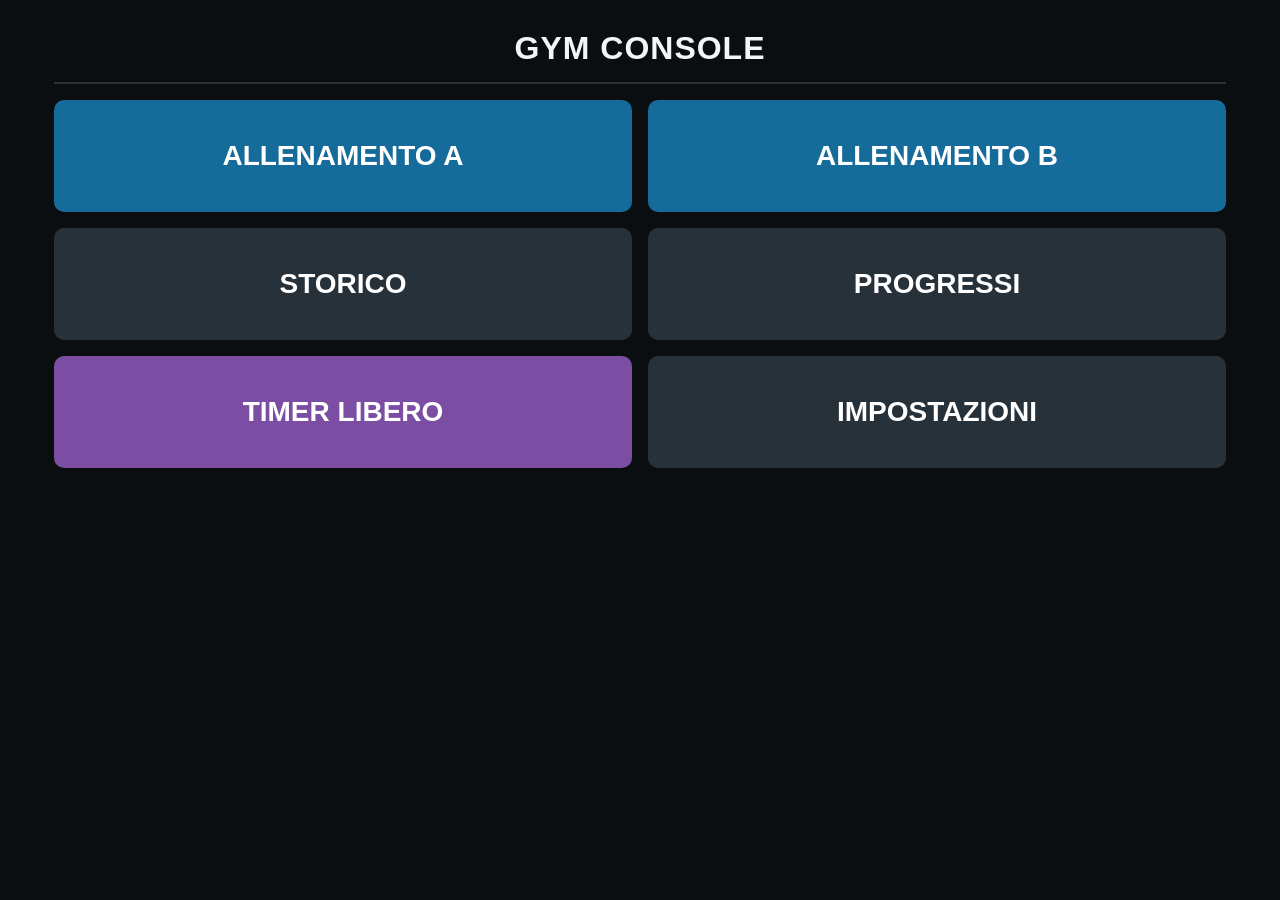
==== legacy.html @ b3781da3 "Add files via upload" ====
<!doctype html>
<html lang="it" manifest="offline.appcache">
<head>
  <meta charset="utf-8">
  <meta name="viewport" content="width=device-width,initial-scale=1,maximum-scale=1,user-scalable=no">
  <meta name="apple-mobile-web-app-capable" content="yes">
  <meta name="apple-mobile-web-app-status-bar-style" content="black">
  <meta name="theme-color" content="#11151a">
  <title>Gym Console Legacy</title>
  <link rel="apple-touch-icon" href="icons/icon-180.png">
  <link rel="stylesheet" href="css/style.css">
</head>
<body>
  <div id="app">
    <header><button id="backButton" class="back hidden" type="button">‹ INDIETRO</button><h1 id="title">GYM CONSOLE</h1></header>
    <main id="view" aria-live="polite"></main>
  </div>
  <div id="flash" class="flash hidden">RECUPERO FINITO</div>
  <script src="js/workouts.js"></script>
  <script src="js/storage.js"></script>
  <script src="js/timer.js"></script>
  <script src="js/app.js"></script>
</body>
</html>
---- css/style.css ----
*{-webkit-box-sizing:border-box;box-sizing:border-box}
html,body{margin:0;min-height:100%;background:#0b0e11;color:#f3f5f7;font-family:Arial,Helvetica,sans-serif;-webkit-text-size-adjust:100%}
body{font-size:22px}button,input,select,textarea{font:inherit}button{-webkit-appearance:none;border:0;border-radius:10px;background:#27313a;color:#fff;min-height:64px;padding:12px 18px;font-weight:bold;cursor:pointer}button:active{background:#3b4a57}.primary{background:#13a36f}.danger{background:#9d3540}.muted{color:#aeb9c2}.hidden{display:none!important}
#app{max-width:1200px;margin:0 auto;padding:14px}header{min-height:70px;display:-webkit-box;display:flex;-webkit-box-align:center;align-items:center;border-bottom:2px solid #293139;margin-bottom:16px}h1{font-size:32px;margin:0 auto;letter-spacing:1px}h2{font-size:34px;margin:8px 0 16px}h3{font-size:26px;margin:10px 0}.back{position:absolute;min-height:48px;font-size:18px;padding:8px 12px}
.menu{display:-webkit-box;display:flex;-webkit-flex-wrap:wrap;flex-wrap:wrap;margin:-8px}.menu button{width:calc(50% - 16px);margin:8px;min-height:112px;font-size:28px}.menu .workout{background:#156b99}.menu .timer-menu{background:#7b4ea3}
.card{background:#151b20;border:2px solid #2c363e;border-radius:12px;padding:18px;margin-bottom:14px}.grid{display:-webkit-box;display:flex;-webkit-flex-wrap:wrap;flex-wrap:wrap;margin:-7px}.grid>*{margin:7px}.stats span{display:inline-block;margin-right:22px}.hint{border-left:5px solid #e5a72e;padding-left:12px;color:#f1cd75}.technique{color:#b8c4cc;margin-bottom:14px}
.field{display:inline-block;vertical-align:top;margin:5px 12px 8px 0}.field label{display:block;font-size:17px;color:#aeb9c2;margin-bottom:5px}input,select,textarea{background:#080a0c;color:#fff;border:2px solid #53616c;border-radius:8px;min-height:56px;padding:8px 10px}input[type=number]{width:105px}select{min-width:180px}textarea{width:100%;min-height:80px}.set-row{display:-webkit-box;display:flex;-webkit-box-align:center;align-items:center;border-top:1px solid #354049;padding:10px 0}.set-row strong{width:105px}.set-row input{margin-right:10px}.done-mark{color:#36d39a;font-weight:bold}
.actions{display:-webkit-box;display:flex;-webkit-flex-wrap:wrap;flex-wrap:wrap;margin:12px -6px}.actions button{margin:6px;-webkit-box-flex:1;flex:1;min-width:190px}.complete{min-height:82px!important;font-size:27px;background:#13a36f!important}.nav-row{display:-webkit-box;display:flex;margin:8px -6px}.nav-row button{margin:6px;-webkit-box-flex:1;flex:1}
.timer-box{text-align:center}.countdown{font-size:140px;font-weight:bold;line-height:1.1;font-variant-numeric:tabular-nums;margin:14px 0}.timer-buttons{display:-webkit-box;display:flex;-webkit-flex-wrap:wrap;flex-wrap:wrap;margin:-6px}.timer-buttons button{width:calc(25% - 12px);margin:6px;font-size:24px}.timer-buttons .wide{width:calc(50% - 12px)}
.history-item{width:100%;text-align:left;margin-bottom:10px}.bar{height:22px;background:#26313a;border-radius:11px;overflow:hidden}.bar i{display:block;height:100%;background:#13a36f}.small{font-size:17px}.status{padding:10px;border-radius:8px;background:#202830;margin-bottom:12px}.flash{position:fixed;z-index:10;left:0;top:0;width:100%;height:100%;background:#e0b400;color:#090909;display:-webkit-box;display:flex;-webkit-box-align:center;align-items:center;-webkit-box-pack:center;justify-content:center;text-align:center;font-size:70px;font-weight:bold;animation:pulse .5s alternate 6}@keyframes pulse{from{background:#e0b400}to{background:#fff}}
@media(max-width:700px){body{font-size:19px}#app{padding:9px}h1{font-size:25px}.menu button{width:calc(50% - 12px);margin:6px;min-height:90px;font-size:22px}.countdown{font-size:86px}.timer-buttons button{width:calc(50% - 12px)}.back{font-size:0}.back:first-letter{font-size:30px}.set-row{flex-wrap:wrap}.flash{font-size:42px}}
@media(orientation:portrait) and (min-width:701px){.menu button{width:calc(50% - 16px);min-height:140px}.countdown{font-size:160px}}
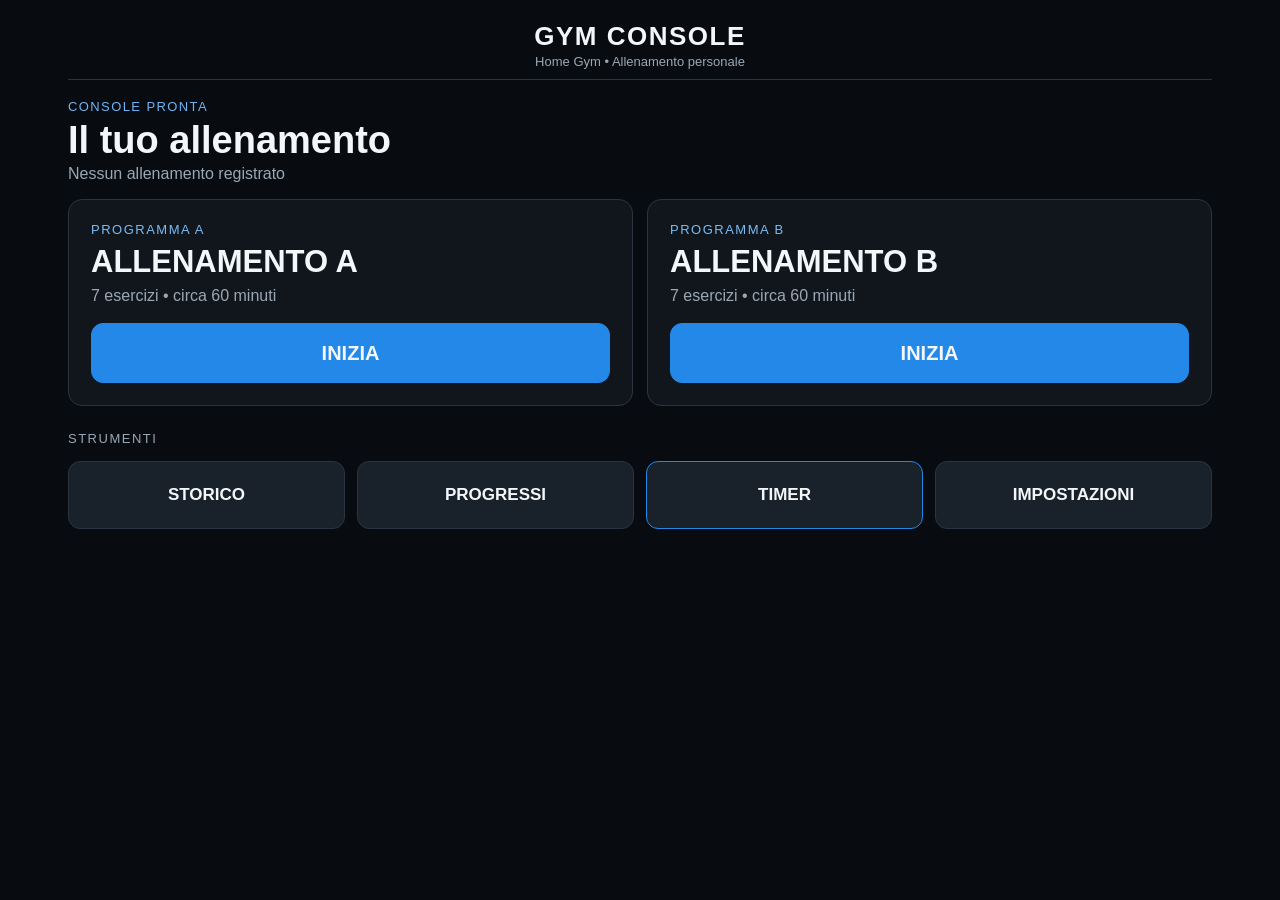
==== commit 7075c8f8: "Add files via upload" ====
--- a/legacy.html
+++ b/legacy.html
@@ -5,14 +5,14 @@
   <meta name="viewport" content="width=device-width,initial-scale=1,maximum-scale=1,user-scalable=no">
   <meta name="apple-mobile-web-app-capable" content="yes">
   <meta name="apple-mobile-web-app-status-bar-style" content="black">
-  <meta name="theme-color" content="#11151a">
+  <meta name="theme-color" content="#080b0f">
   <title>Gym Console Legacy</title>
   <link rel="apple-touch-icon" href="icons/icon-180.png">
   <link rel="stylesheet" href="css/style.css">
 </head>
 <body>
   <div id="app">
-    <header><button id="backButton" class="back hidden" type="button">‹ INDIETRO</button><h1 id="title">GYM CONSOLE</h1></header>
+    <header class="app-header"><button id="backButton" class="back hidden" type="button">‹ INDIETRO</button><div class="brand-block"><h1 id="title">GYM CONSOLE</h1><div id="appSubtitle" class="app-subtitle">Home Gym • Allenamento personale</div></div></header>
     <main id="view" aria-live="polite"></main>
   </div>
   <div id="flash" class="flash hidden">RECUPERO FINITO</div>
--- a/css/style.css
+++ b/css/style.css
@@ -1,12 +1,29 @@
+:root{--bg:#080b0f;--surface:#11161d;--surface-2:#19212b;--border:#2a3440;--text:#f4f7fa;--text-muted:#9aa8b5;--accent:#2388e8;--accent-dark:#1768b5;--success:#24a66a;--warning:#e8ad32;--danger:#c94b55}
 *{-webkit-box-sizing:border-box;box-sizing:border-box}
-html,body{margin:0;min-height:100%;background:#0b0e11;color:#f3f5f7;font-family:Arial,Helvetica,sans-serif;-webkit-text-size-adjust:100%}
-body{font-size:22px}button,input,select,textarea{font:inherit}button{-webkit-appearance:none;border:0;border-radius:10px;background:#27313a;color:#fff;min-height:64px;padding:12px 18px;font-weight:bold;cursor:pointer}button:active{background:#3b4a57}.primary{background:#13a36f}.danger{background:#9d3540}.muted{color:#aeb9c2}.hidden{display:none!important}
-#app{max-width:1200px;margin:0 auto;padding:14px}header{min-height:70px;display:-webkit-box;display:flex;-webkit-box-align:center;align-items:center;border-bottom:2px solid #293139;margin-bottom:16px}h1{font-size:32px;margin:0 auto;letter-spacing:1px}h2{font-size:34px;margin:8px 0 16px}h3{font-size:26px;margin:10px 0}.back{position:absolute;min-height:48px;font-size:18px;padding:8px 12px}
-.menu{display:-webkit-box;display:flex;-webkit-flex-wrap:wrap;flex-wrap:wrap;margin:-8px}.menu button{width:calc(50% - 16px);margin:8px;min-height:112px;font-size:28px}.menu .workout{background:#156b99}.menu .timer-menu{background:#7b4ea3}
-.card{background:#151b20;border:2px solid #2c363e;border-radius:12px;padding:18px;margin-bottom:14px}.grid{display:-webkit-box;display:flex;-webkit-flex-wrap:wrap;flex-wrap:wrap;margin:-7px}.grid>*{margin:7px}.stats span{display:inline-block;margin-right:22px}.hint{border-left:5px solid #e5a72e;padding-left:12px;color:#f1cd75}.technique{color:#b8c4cc;margin-bottom:14px}
-.field{display:inline-block;vertical-align:top;margin:5px 12px 8px 0}.field label{display:block;font-size:17px;color:#aeb9c2;margin-bottom:5px}input,select,textarea{background:#080a0c;color:#fff;border:2px solid #53616c;border-radius:8px;min-height:56px;padding:8px 10px}input[type=number]{width:105px}select{min-width:180px}textarea{width:100%;min-height:80px}.set-row{display:-webkit-box;display:flex;-webkit-box-align:center;align-items:center;border-top:1px solid #354049;padding:10px 0}.set-row strong{width:105px}.set-row input{margin-right:10px}.done-mark{color:#36d39a;font-weight:bold}
-.actions{display:-webkit-box;display:flex;-webkit-flex-wrap:wrap;flex-wrap:wrap;margin:12px -6px}.actions button{margin:6px;-webkit-box-flex:1;flex:1;min-width:190px}.complete{min-height:82px!important;font-size:27px;background:#13a36f!important}.nav-row{display:-webkit-box;display:flex;margin:8px -6px}.nav-row button{margin:6px;-webkit-box-flex:1;flex:1}
-.timer-box{text-align:center}.countdown{font-size:140px;font-weight:bold;line-height:1.1;font-variant-numeric:tabular-nums;margin:14px 0}.timer-buttons{display:-webkit-box;display:flex;-webkit-flex-wrap:wrap;flex-wrap:wrap;margin:-6px}.timer-buttons button{width:calc(25% - 12px);margin:6px;font-size:24px}.timer-buttons .wide{width:calc(50% - 12px)}
-.history-item{width:100%;text-align:left;margin-bottom:10px}.bar{height:22px;background:#26313a;border-radius:11px;overflow:hidden}.bar i{display:block;height:100%;background:#13a36f}.small{font-size:17px}.status{padding:10px;border-radius:8px;background:#202830;margin-bottom:12px}.flash{position:fixed;z-index:10;left:0;top:0;width:100%;height:100%;background:#e0b400;color:#090909;display:-webkit-box;display:flex;-webkit-box-align:center;align-items:center;-webkit-box-pack:center;justify-content:center;text-align:center;font-size:70px;font-weight:bold;animation:pulse .5s alternate 6}@keyframes pulse{from{background:#e0b400}to{background:#fff}}
-@media(max-width:700px){body{font-size:19px}#app{padding:9px}h1{font-size:25px}.menu button{width:calc(50% - 12px);margin:6px;min-height:90px;font-size:22px}.countdown{font-size:86px}.timer-buttons button{width:calc(50% - 12px)}.back{font-size:0}.back:first-letter{font-size:30px}.set-row{flex-wrap:wrap}.flash{font-size:42px}}
-@media(orientation:portrait) and (min-width:701px){.menu button{width:calc(50% - 16px);min-height:140px}.countdown{font-size:160px}}
+html,body{margin:0;min-height:100%;background:#080b0f;background:var(--bg);color:#f4f7fa;color:var(--text);font-family:-apple-system,BlinkMacSystemFont,"Helvetica Neue",Arial,sans-serif;-webkit-text-size-adjust:100%}
+body{font-size:20px}button,input,select,textarea{font:inherit}button{-webkit-appearance:none;border:1px solid #2a3440;border-color:var(--border);border-radius:12px;background:#19212b;background:var(--surface-2);color:#f4f7fa;color:var(--text);min-height:52px;padding:10px 17px;font-weight:700;cursor:pointer;-webkit-transition:background-color .16s ease,border-color .16s ease;transition:background-color .16s ease,border-color .16s ease}button:active{background:#253241;border-color:#4b5c6d}.primary,.accent{background:#2388e8!important;background:var(--accent)!important;border-color:#2388e8!important}.primary:active,.accent:active{background:#1768b5!important;background:var(--accent-dark)!important}.danger{background:#c94b55;background:var(--danger);border-color:#c94b55}.muted{color:#9aa8b5;color:var(--text-muted)}.hidden{display:none!important}.small{font-size:16px}
+#app{max-width:1180px;margin:0 auto;padding:12px 18px 22px}.app-header{height:68px;display:-webkit-box;display:flex;-webkit-box-align:center;align-items:center;border-bottom:1px solid #2a3440;border-color:var(--border);margin-bottom:14px;position:relative}.brand-block{text-align:center;margin:0 auto}.app-header h1{font-size:26px;line-height:1.1;margin:0;letter-spacing:1.5px}.app-subtitle{font-size:13px;color:#9aa8b5;color:var(--text-muted);margin-top:4px}.back{position:absolute;left:0;z-index:2;min-height:48px;font-size:16px;padding:8px 12px}.screen-title{font-size:34px;margin:6px 0 18px}.section-label{font-size:13px;letter-spacing:1.5px;text-transform:uppercase;color:#9aa8b5;color:var(--text-muted);margin:18px 0 9px}
+.card{background:#11161d;background:var(--surface);border:1px solid #2a3440;border-color:var(--border);border-radius:14px;padding:17px;margin-bottom:12px}.card h2,.card h3{margin-top:0}.grid{display:-webkit-box;display:flex;-webkit-flex-wrap:wrap;flex-wrap:wrap;margin:-6px}.grid>*{margin:6px}.hint{border-left:4px solid #e8ad32;border-color:var(--warning);padding-left:11px;color:#f0c66d}.status{padding:11px 14px;border:1px solid #2a3440;border-color:var(--border);border-radius:10px;background:#19212b;background:var(--surface-2);margin-bottom:12px}
+
+/* Home */
+.home-hero{padding:5px 0 9px}.home-kicker{font-size:13px;letter-spacing:1.4px;color:#6eb5f5;text-transform:uppercase}.home-hero h2{font-size:38px;margin:5px 0 3px}.last-workout{font-size:16px;color:#9aa8b5;color:var(--text-muted)}.workout-cards{display:-webkit-box;display:flex;margin:0 -7px}.workout-card{width:50%;margin:7px;padding:22px;min-height:196px;display:-webkit-box;display:flex;-webkit-box-orient:vertical;-webkit-box-direction:normal;flex-direction:column}.workout-letter{font-size:13px;color:#78bdf8;letter-spacing:1.5px}.workout-card h3{font-size:31px;margin:7px 0}.workout-meta{color:#9aa8b5;color:var(--text-muted);font-size:16px;margin-bottom:18px}.workout-card .start-workout{margin-top:auto;width:100%;font-size:20px;min-height:60px}.secondary-menu{display:-webkit-box;display:flex;margin:0 -6px}.secondary-menu button{width:25%;margin:6px;min-height:68px;font-size:17px}.secondary-menu .timer-menu{border-color:#2388e8;border-color:var(--accent)}.resume-card{border-color:#24a66a;border-color:var(--success);display:-webkit-box;display:flex;-webkit-box-align:center;align-items:center}.resume-info{-webkit-box-flex:1;flex:1}.resume-card .actions{margin:0}.resume-card .actions button{min-width:160px}.update-banner{background:#e8ad32;background:var(--warning);color:#080b0f;padding:12px;text-align:center;font-weight:bold;border-radius:10px;margin-bottom:12px}.update-banner button{margin-left:12px;min-height:46px;background:#080b0f}
+
+/* Riepilogo */
+.overview{list-style:none;margin:0;padding:0;display:-webkit-box;display:flex;-webkit-flex-wrap:wrap;flex-wrap:wrap}.overview li{width:calc(50% - 10px);margin:5px;padding:12px 14px;border:1px solid #2a3440;border-color:var(--border);border-radius:10px;background:#19212b;background:var(--surface-2)}.overview-number{display:inline-block;color:#2388e8;color:var(--accent);width:28px}.overview-muscles{display:block;margin-left:31px;font-size:13px;color:#9aa8b5;color:var(--text-muted)}
+
+/* Allenamento */
+.workout-top{display:-webkit-box;display:flex;-webkit-box-align:center;align-items:center;margin-bottom:11px}.workout-top-info{-webkit-box-flex:1;flex:1}.exercise-count{font-size:14px;letter-spacing:1px;color:#9aa8b5;color:var(--text-muted)}.progress-track{height:8px;background:#19212b;background:var(--surface-2);border-radius:5px;overflow:hidden;margin-top:7px}.progress-track i{display:block;height:100%;background:#2388e8;background:var(--accent)}.workout-layout{display:-webkit-box;display:flex;margin:0 -7px}.exercise-main{width:63%;margin:7px}.set-console{width:37%;margin:7px}.exercise-main,.set-console{background:#11161d;background:var(--surface);border:1px solid #2a3440;border-color:var(--border);border-radius:14px;padding:17px}.exercise-name{font-size:38px;line-height:1.05;margin:0 0 11px}.exercise-visual{position:relative;height:215px;border:1px solid #2a3440;border-color:var(--border);border-radius:12px;background:#0c1117;overflow:hidden;display:-webkit-box;display:flex;-webkit-box-align:center;align-items:center;-webkit-box-pack:center;justify-content:center}.exercise-visual img{display:block;max-width:100%;max-height:100%;position:relative;z-index:2}.visual-placeholder{text-align:center;color:#657687;font-size:15px}.placeholder-mark{display:block;font-size:45px;color:#2388e8;color:var(--accent);margin-bottom:7px}.technique{font-size:17px;color:#c2ccd5;margin:13px 0 10px}.exercise-specs{font-size:15px;color:#9aa8b5;color:var(--text-muted)}.exercise-specs span{display:inline-block;margin-right:17px}.guide-button{margin-top:13px;width:100%;background:transparent;border-color:#2388e8;border-color:var(--accent);color:#78bdf8}.last-performance{margin-top:11px;padding:10px 12px;border-radius:9px;background:#19212b;background:var(--surface-2);font-size:15px;color:#b8c4ce}
+.current-set-label{font-size:13px;letter-spacing:1.5px;color:#9aa8b5;color:var(--text-muted)}.current-set-number{font-size:34px;margin:4px 0 14px}.set-progress{display:-webkit-box;display:flex;margin-bottom:13px}.set-chip{width:34px;height:34px;min-height:34px;border-radius:17px;padding:0;margin-right:7px;font-size:14px}.set-chip.done{background:#24a66a;background:var(--success);border-color:#24a66a}.set-chip.current{border-color:#2388e8;border-color:var(--accent);color:#78bdf8}.console-field{margin-bottom:12px}.console-field label,.field label{display:block;font-size:13px;letter-spacing:1px;color:#9aa8b5;color:var(--text-muted);margin-bottom:5px}.console-field input,.console-field select{width:100%}.set-console input,.set-console select,input,select,textarea{background:#080b0f;background:var(--bg);color:#f4f7fa;color:var(--text);border:1px solid #536476;border-radius:10px;min-height:54px;padding:8px 11px}input[type=number]{width:100%}select{min-width:160px}.reps-input{font-size:32px;text-align:center;height:68px}.complete{width:100%;min-height:78px!important;font-size:23px;background:#24a66a!important;background:var(--success)!important;border-color:#24a66a!important}.console-actions{display:-webkit-box;display:flex;margin:6px -4px}.console-actions button{width:50%;margin:4px;padding:8px;font-size:14px}.notes-compact{margin-top:10px}.notes-compact summary{color:#9aa8b5;color:var(--text-muted);font-size:15px;padding:8px 0}.notes-compact textarea{width:100%;min-height:70px}.workout-nav{display:-webkit-box;display:flex;margin:7px -5px}.workout-nav button{margin:5px}.workout-nav .prev-next{-webkit-box-flex:1;flex:1}.workout-nav .skip-exercise{color:#e8ad32;color:var(--warning)}.finish-workout{width:100%;min-height:48px;background:transparent;color:#d76b74;border-color:#6b3036;font-size:14px}
+
+/* Guida */
+.guide-overlay{position:fixed;z-index:20;left:0;top:0;width:100%;height:100%;background:rgba(0,0,0,.88);padding:22px;overflow:auto}.guide-panel{max-width:960px;min-height:calc(100% - 20px);margin:0 auto;background:#11161d;background:var(--surface);border:1px solid #2a3440;border-color:var(--border);border-radius:16px;padding:20px;position:relative}.guide-close{position:absolute;right:16px;top:16px;min-height:48px}.guide-panel h2{font-size:36px;margin:4px 70px 16px 0}.guide-content{display:-webkit-box;display:flex;margin:0 -8px}.guide-media,.guide-text{width:50%;margin:8px}.guide-media .exercise-visual{height:330px}.guide-section{border-top:1px solid #2a3440;border-color:var(--border);padding-top:11px;margin-top:11px}.guide-section h3{font-size:14px;letter-spacing:1.3px;color:#78bdf8;text-transform:uppercase;margin:0 0 7px}.cue-list{margin:0;padding-left:23px}.cue-list li{margin:6px 0}.guide-muscles span{display:inline-block;padding:5px 9px;margin:3px;border-radius:8px;background:#19212b;background:var(--surface-2);font-size:15px}.muscle-image{display:block;max-width:100%;max-height:180px;margin:12px auto 0;border-radius:10px}
+
+/* Timer */
+.timer-box{text-align:center;max-width:850px;margin:0 auto}.timer-status{font-size:13px;letter-spacing:2px;color:#78bdf8}.countdown{font-size:150px;font-weight:700;line-height:1;margin:8px 0;font-variant-numeric:tabular-nums}.countdown.urgent{color:#e8ad32;color:var(--warning)}.timer-progress{height:16px;background:#19212b;background:var(--surface-2);border-radius:8px;overflow:hidden;margin:14px 0}.timer-progress i{display:block;height:100%;width:0;background:#2388e8;background:var(--accent)}.elapsed{font-size:17px;color:#9aa8b5;color:var(--text-muted);margin-bottom:13px}.timer-presets{display:-webkit-box;display:flex;-webkit-box-pack:center;justify-content:center;margin:0 -4px 11px}.timer-presets button{margin:4px;min-height:48px;min-width:100px}.timer-active-actions{display:-webkit-box;display:flex;margin:0 -5px}.timer-active-actions button{width:33.333%;margin:5px;min-height:64px;font-size:19px}.timer-secondary{display:-webkit-box;display:flex;margin:0 -5px}.timer-secondary button{width:50%;margin:5px;background:transparent}
+
+/* Storico, progressi, impostazioni */
+.history-item{width:100%;text-align:left;margin-bottom:8px;padding:13px 16px;display:-webkit-box;display:flex;-webkit-box-align:center;align-items:center;background:#11161d;background:var(--surface)}.history-date{width:82px;color:#78bdf8;font-weight:bold;line-height:1.05}.history-main{-webkit-box-flex:1;flex:1}.history-main strong{display:block;font-size:20px}.history-meta{font-size:14px;color:#9aa8b5;color:var(--text-muted)}.completed-label{color:#24a66a;color:var(--success);font-size:14px}.progress-cards{display:-webkit-box;display:flex;-webkit-flex-wrap:wrap;flex-wrap:wrap;margin:-6px}.progress-card{width:calc(50% - 12px);margin:6px}.progress-card h3{font-size:21px;margin:0 0 10px}.performance-row{display:-webkit-box;display:flex;border-top:1px solid #2a3440;border-color:var(--border);padding:9px 0}.performance-row span{width:42%;color:#9aa8b5;color:var(--text-muted)}.settings-section{margin-bottom:13px}.settings-section-title{font-size:14px;letter-spacing:1.3px;color:#78bdf8;text-transform:uppercase;margin-bottom:7px}.field{display:inline-block;vertical-align:top;margin:5px 12px 8px 0}.actions{display:-webkit-box;display:flex;-webkit-flex-wrap:wrap;flex-wrap:wrap;margin:8px -5px}.actions button{margin:5px;-webkit-box-flex:1;flex:1;min-width:160px}.version{font-family:monospace;color:#78bdf8}.flash{position:fixed;z-index:30;left:0;top:0;width:100%;height:100%;background:#e8ad32;background:var(--warning);color:#080b0f;display:-webkit-box;display:flex;-webkit-box-align:center;align-items:center;-webkit-box-pack:center;justify-content:center;text-align:center;font-size:68px;font-weight:bold;-webkit-animation:pulse .5s alternate 6;animation:pulse .5s alternate 6}@-webkit-keyframes pulse{from{background:#e8ad32}to{background:#fff}}@keyframes pulse{from{background:#e8ad32}to{background:#fff}}
+
+@media(max-width:800px){#app{padding:9px 12px}.workout-layout,.guide-content{display:block}.exercise-main,.set-console,.guide-media,.guide-text{width:auto}.exercise-visual{height:190px}.guide-media .exercise-visual{height:250px}.workout-cards{display:block}.workout-card{width:auto}.secondary-menu{-webkit-flex-wrap:wrap;flex-wrap:wrap}.secondary-menu button{width:calc(50% - 12px)}.overview li{width:100%}.countdown{font-size:105px}.progress-card{width:100%}}
+@media(min-width:801px) and (max-height:800px){#app{padding-top:7px}.app-header{height:58px;margin-bottom:8px}.workout-top{margin-bottom:7px}.exercise-main,.set-console{padding:13px}.exercise-name{font-size:34px;margin-bottom:8px}.exercise-visual{height:158px}.technique{margin:9px 0 7px}.guide-button{margin-top:9px}.current-set-number{font-size:30px;margin-bottom:8px}.set-progress{margin-bottom:8px}.console-field{margin-bottom:8px}.reps-input{height:58px}.complete{min-height:66px!important}.console-actions button{min-height:48px}.notes-compact{margin-top:5px}.notes-compact summary{padding:5px 0}.workout-nav{margin-top:3px;margin-bottom:3px}.workout-nav button{min-height:48px}.finish-workout{min-height:40px}.last-performance{margin-top:7px}}
+@media(max-width:520px){body{font-size:18px}.app-header h1{font-size:22px}.home-hero h2{font-size:30px}.exercise-name{font-size:31px}.back{font-size:0}.back:first-letter{font-size:28px}.timer-active-actions{-webkit-flex-wrap:wrap;flex-wrap:wrap}.timer-active-actions button{width:calc(50% - 10px)}.guide-overlay{padding:6px}.guide-panel{padding:14px}.guide-panel h2{font-size:29px}.flash{font-size:40px}}
